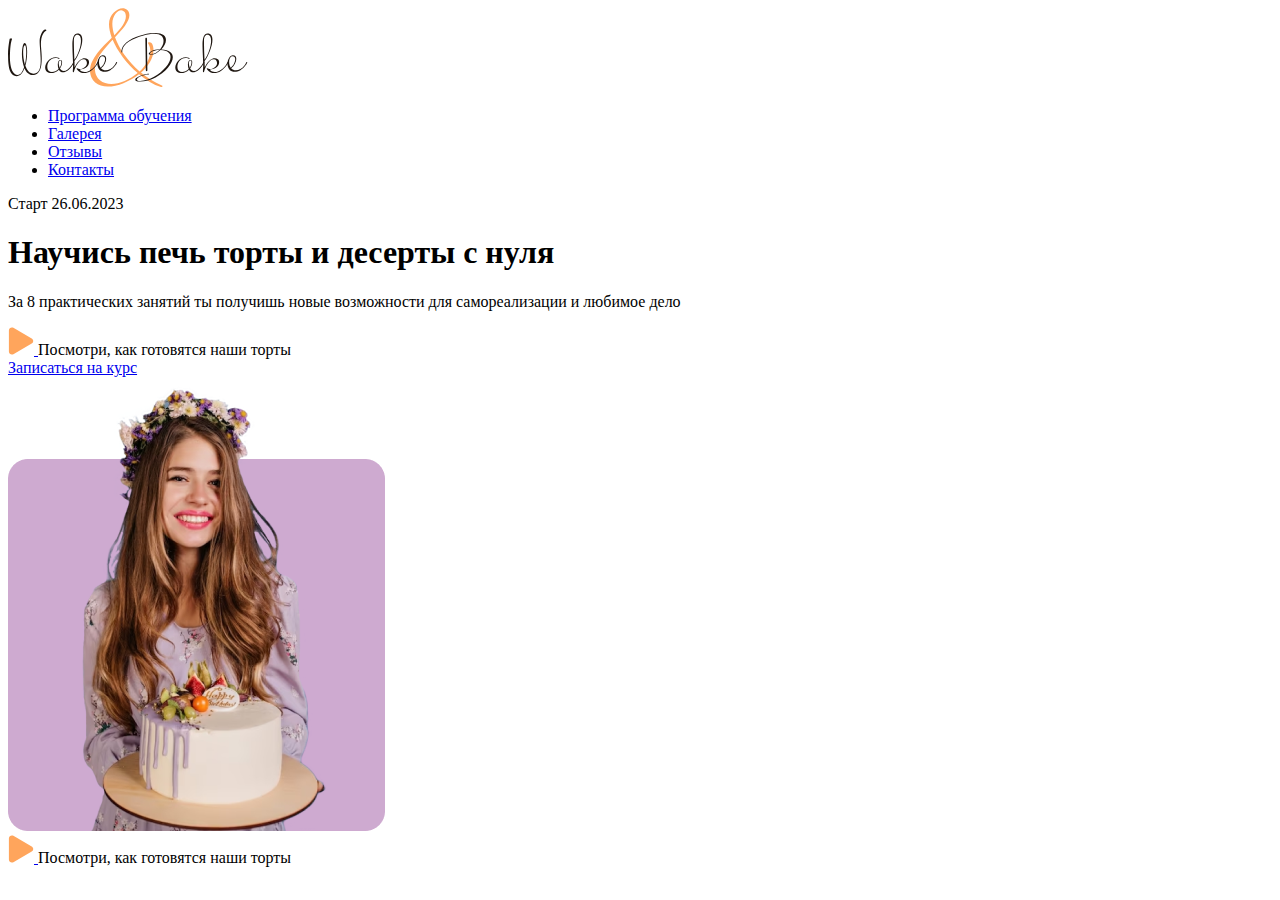
==== 96-wake-bake/index.html @ d50607f2 "Add files via upload" ====
<!DOCTYPE html>
<html lang="ru">

<head>
    <meta charset="UTF-8">
    <meta name="viewport" content="width=device-width, initial-scale=1.0">
    <title>Wake & Bake</title>
    <link href="/css/fonts.css" rel="stylesheet">
    <link href="/css/reset.css" rel="stylesheet">
    <link href="/css/style.css" rel="stylesheet">
</head>

<body class="body body--opened-menu">
    <div class="wrapper">
        <header class="header">
            <div class="header__top">
                <div class="container">
                    <div class="header__top-inner">
                        <a class="header__logo" href="#">
                            <img src="img/icons/logos/logo-dark.svg" alt="логотип компании">
                        </a>
                        <nav class="nav">
                            <ul class="nav__list">
                                <li class="nav__item">
                                    <a class="nav__link" href="#">Программа обучения</a>
                                </li>
                                <li class="nav__item">
                                    <a class="nav__link" href="#">Галерея</a>
                                </li>
                                <li class="nav__item">
                                    <a class="nav__link" href="#">Отзывы</a>
                                </li>
                                <li class="nav__item">
                                    <a class="nav__link" href="#">Контакты</a>
                                </li>
                            </ul>
                        </nav>
                        <a class="burger-icon" href="#">
                            <span></span>
                        </a>
                    </div>
                </div>
            </div>
            <section class="hero">
                <div class="container">
                    <div class="hero__inner">
                        <div class="hero__content">
                            <div class="hero__info">
                                <span>Старт</span>
                                <span>26.06.2023</span>
                            </div>
                            <h1 class="hero__title">Научись печь торты и десерты с нуля</h1>
                            <p class="hero__text">За 8 практических занятий ты получишь новые возможности
                                для самореализации и любимое дело</p>
                                <div class="hero__img-control hero__img-control--mobile">
                                    <a class="hero__img-button" data-fslightbox href="video/cake.mp4">
                                        <img src="img/icons/pause.svg" alt="">
                                    </a>
                                    Посмотри, как готовятся наши торты
                                </div>
                            <a class="hero__button button" href="#">Записаться на курс</a>
                        </div>
                        <div class="hero__img">
                            <img src="img/content/girl-1.png" alt="Кондитер с тортом">
                            <div class="hero__img-control">
                                <a class="hero__img-button" data-fslightbox="video" href="video/cake.mp4">
                                    <img src="img/icons/pause.svg" alt="">
                                </a>
                                Посмотри, как готовятся наши торты
                            </div>
                        </div>
                    </div>
                </div>
            </section>
        </header>
        <main class="main"> </main>
        <footer class="footer"> </footer>
    </div>

    <script src="js/fslightbox.js"></script>
    <script src="js/main.js"></script>

</body>

</html>
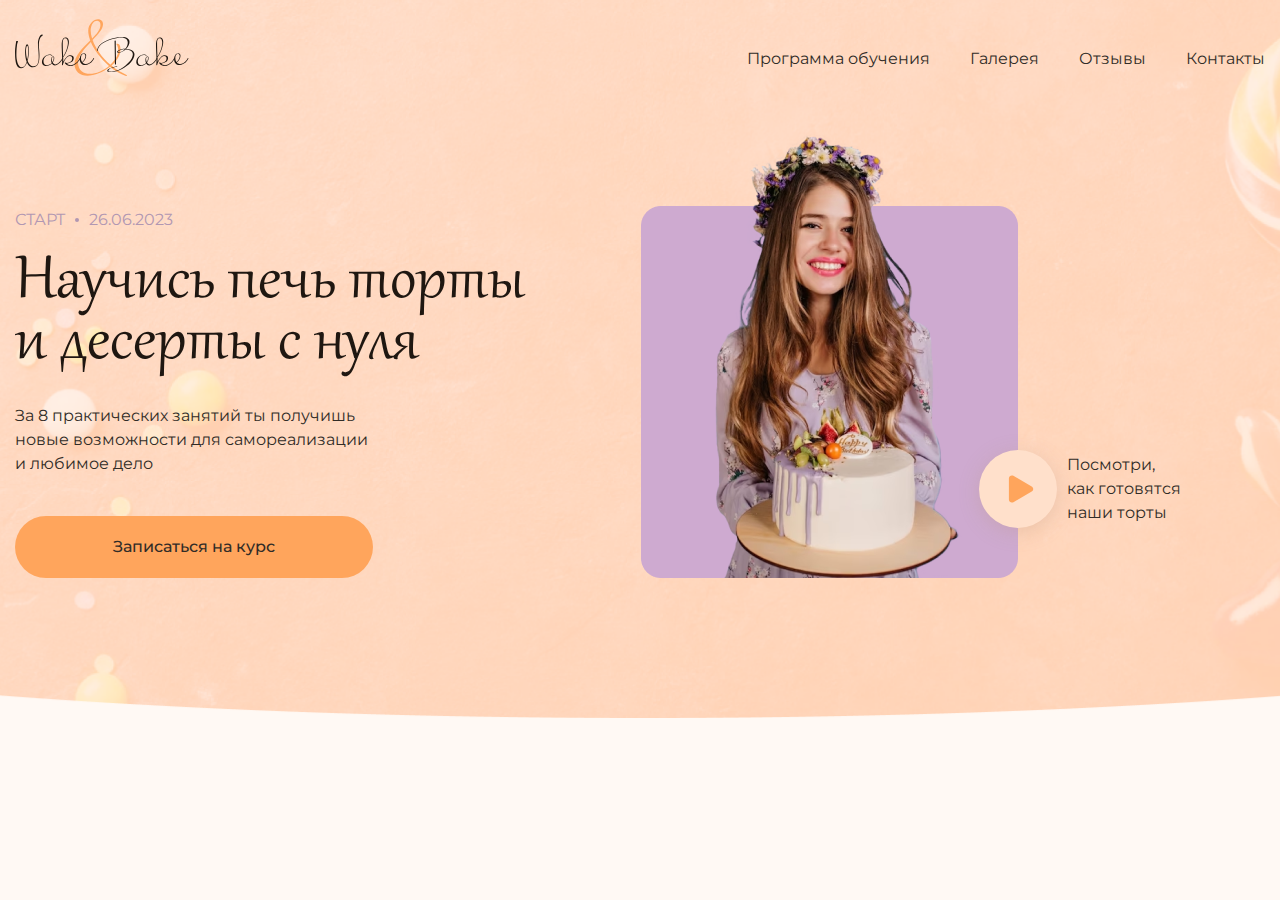
==== commit 3e5a0fdf: "Add files via upload" ====
--- a/96-wake-bake/index.html
+++ b/96-wake-bake/index.html
@@ -5,9 +5,9 @@
     <meta charset="UTF-8">
     <meta name="viewport" content="width=device-width, initial-scale=1.0">
     <title>Wake & Bake</title>
-    <link href="/css/fonts.css" rel="stylesheet">
-    <link href="/css/reset.css" rel="stylesheet">
-    <link href="/css/style.css" rel="stylesheet">
+    <link href="css/fonts.css" rel="stylesheet">
+    <link href="css/reset.css" rel="stylesheet">
+    <link href="css/style.css" rel="stylesheet">
 </head>
 
 <body class="body body--opened-menu">
--- a/96-wake-bake/css/fonts.css
+++ b/96-wake-bake/css/fonts.css
@@ -0,0 +1,30 @@
+@font-face {
+    font-family: 'Montserrat';
+    src: local('Montserrat Regular'), local('Montserrat-Regular'),
+        url('../fonts/Montserrat-Regular.woff2') format('woff2'),
+        url('../fonts/Montserrat-Regular.woff') format('woff');
+    font-weight: normal;
+    font-style: normal;
+    font-display: swap;
+}
+
+@font-face {
+    font-family: 'Montserrat';
+    src: local('Montserrat Medium'), local('Montserrat-Medium'),
+        url('../fonts/Montserrat-Medium.woff2') format('woff2'),
+        url('../fonts/Montserrat-Medium.woff') format('woff');
+    font-weight: 500;
+    font-style: normal;
+    font-display: swap;
+}
+
+@font-face {
+    font-family: 'Gabriola';
+    src: local('Gabriola'),
+        url('../fonts/Gabriola.woff2') format('woff2'),
+        url('../fonts/Gabriola.woff') format('woff');
+    font-weight: normal;
+    font-style: normal;
+    font-display: swap;
+}
+
--- a/96-wake-bake/css/style.css
+++ b/96-wake-bake/css/style.css
@@ -0,0 +1,366 @@
+:root {
+    --general-text: #312C27;
+    --accent-text: #1F1711;
+    --general-bg: #FFF9F4;
+    --accent-bg: #FFE0CB;
+    --accent-color: #FFA55C;
+}
+
+.body {
+    background: var(--general-bg);
+    font-family: "Montserrat", "Arial", sans-serif;
+    line-height: 1.5;
+    color: var(--general-text);
+}
+
+.body--opened-menu {
+    overflow: hidden;
+}
+
+.wrapper {
+    min-height: 100%;
+    width: 100%;
+    overflow: hidden;
+    display: flex;
+    flex-direction: column;
+}
+
+.main {
+    flex-grow: 1;
+}
+
+.container {
+    max-width: 1310px;
+    margin: 0 auto;
+    padding: 0 15px;
+    height: 100%;
+}
+
+.button {
+    display: flex;
+    justify-content: center;
+    align-items: center;
+    font-weight: 500;
+    font-size: 16px;
+    line-height: 1.6;
+
+    background: var(--accent-color);
+    border-radius: 60px;
+    padding: 5px 15px;
+    height: 62px;
+    transition: all .4s;
+}
+
+.button:hover {
+    background: #FF9138;
+}
+
+.burger-icon {
+    display: none;
+    align-items: center;
+    justify-content: center;
+    width: 50px;
+    height: 50px;
+    z-index: 11;
+}
+
+/* ======================================================== */
+
+.burger-icon span,
+.burger-icon span::after,
+.burger-icon span::before {
+    display: block;
+    width: 30px;
+    height: 3px;
+    border-radius: 100px;
+    background: var(--general-text);
+    transition: all .4s;
+}
+
+.burger-icon span {
+    position: relative;
+}
+
+.burger-icon span::after,
+.burger-icon span::before {
+    content: '';
+    position: absolute;
+}
+
+.burger-icon span::after {
+    bottom: 8px;
+}
+
+.burger-icon span::before {
+    top: 8px;
+}
+
+.body--opened-menu .burger-icon span {
+    background: transparent;
+}
+
+.body--opened-menu .burger-icon span::after {
+    bottom: 0px;
+    transform: rotate(45deg);
+}
+
+.body--opened-menu .burger-icon span::before {
+    top: 0px;
+    transform: rotate(-45deg);
+}
+
+/* =========================== */
+
+.header {
+    background: url('../img/decor/bg-header.png') 50% 100% / cover no-repeat;
+}
+
+.header__top {
+    padding-top: 19px;
+}
+
+.header__top-inner {
+    display: flex;
+    align-items: flex-end;
+    justify-content: space-between;
+}
+
+.header__logo {
+    max-width: 174px;
+    z-index: 11;
+}
+
+.header__logo img {
+    width: 100%;
+}
+
+.nav__list {
+    display: flex;
+    gap: 4vh 40px;
+}
+
+.nav__link {
+    display: block;
+    padding: 5px 0;
+    position: relative;
+    z-index: 1;
+}
+
+.nav__link::before {
+    content: '';
+    position: absolute;
+    top: -8px;
+    left: -13px;
+    z-index: -1;
+    width: 34px;
+    height: 34px;
+    background: var(--accent-color);
+    border-radius: 50%;
+
+    opacity: 0;
+    transition: all .4s;
+}
+
+.nav__link:hover:before {
+    opacity: 1;
+}
+
+.hero {
+    padding: 48px 0 140px;
+}
+
+.hero__inner {
+    display: flex;
+    align-items: flex-end;
+    justify-content: space-between;
+    gap: 30px;
+}
+
+.hero__content {
+    max-width: 519px;
+}
+
+.hero__info {
+    line-height: 1.6;
+    text-transform: uppercase;
+    color: #b197b2;
+    margin-bottom: 20px;
+
+    display: flex;
+    flex-wrap: wrap;
+}
+
+.hero__info span {
+    display: flex;
+    align-items: center;
+}
+
+.hero__info span::after {
+    margin: 0 10px;
+    content: '';
+    background: #b197b2;
+    width: 4px;
+    height: 4px;
+    border-radius: 50%;
+
+}
+
+.hero__info span:last-child:after {
+    content: none;
+}
+
+.hero__title {
+    font-family: 'Gabriola';
+    font-weight: 400;
+    font-size: 74px;
+    line-height: 0.82;
+    color: var(--accent-text);
+    margin-bottom: 30px;
+}
+
+.hero__text {
+    margin-bottom: 40px;
+    max-width: 358px;
+}
+
+.hero__button {
+    max-width: 358px;
+    width: 100%;
+}
+
+.hero__img {
+    margin-right: 247px;
+    position: relative;
+}
+
+.hero__img-control {
+    display: flex;
+    gap: 10px;
+    max-width: 200px;
+    position: absolute;
+    bottom: 11%;
+    left: calc(100% - 39px);
+    align-items: center;
+    text-align: left;
+}
+
+.hero__img-control--mobile {
+    display: none;
+}
+
+.hero__img-button {
+    display: flex;
+    align-items: center;
+    justify-content: center;
+    flex-shrink: 0;
+    width: 78px;
+    height: 78px;
+    border-radius: 50%;
+    background: var(--accent-bg);
+    box-shadow: 0 4px 20px 0 rgba(184, 148, 126, 0.3);
+
+    position: relative;
+}
+
+.hero__img-button img {
+    padding-left: 8.8%;
+}
+
+.hero__img-button::before {
+    content: '';
+    inset: 5px;
+    position: absolute;
+    border: 1px solid var(--accent-color);
+    border-radius: 50%;
+
+    opacity: 0;
+    transition: all .4s;
+}
+
+.hero__img-button:hover:before {
+    opacity: 1;
+}
+
+.hero__img>img {
+    width: 100%;
+}
+
+/* ======================================================================== */
+/* Адаптив */
+
+@media (max-width: 1200px) {
+    .hero__img {
+        margin: 0;
+        max-width: 377px;
+    }
+
+    .hero__img-control {
+        position: static;
+        /* возвращение в исходное положение кнопки */
+        max-width: none;
+        margin: 0 0 30px;
+    }
+
+}
+
+@media (max-width: 900px) {
+    .nav {
+        position: fixed;
+        inset: 0;
+        z-index: 10;
+        background: var(--general-bg);
+        padding: 25vh 15px 30px;
+        font-size: 24px;
+
+        transform: translateY(-50%);
+        opacity: 0;
+        visibility: hidden;
+        /* скрывают меню */
+        transition: all .4s;
+    }
+
+
+    .nav__list {
+        flex-direction: column;
+        align-items: center;
+    }
+
+    .body--opened-menu .nav {
+        transform: translateY(0%);
+        opacity: 1;
+        visibility: visible;
+    }
+
+    .burger-icon {
+        display: flex;
+    }
+}
+
+@media (max-width: 800px) {
+    .hero__content {
+        max-width: none;
+        width: 100%;
+        display: flex;
+        flex-direction: column;
+        align-items: center;
+        text-align: center;
+    }
+
+    .hero__img {
+        display: none;
+    }
+
+    .hero__img-control--mobile {
+        display: flex;
+        margin-bottom: 30px;
+    }
+}
+
+@media (max-width: 600px) {
+    .hero {
+        padding-bottom: 80px;
+    }
+    .hero__title {
+        font-size: 12vw;
+    }
+}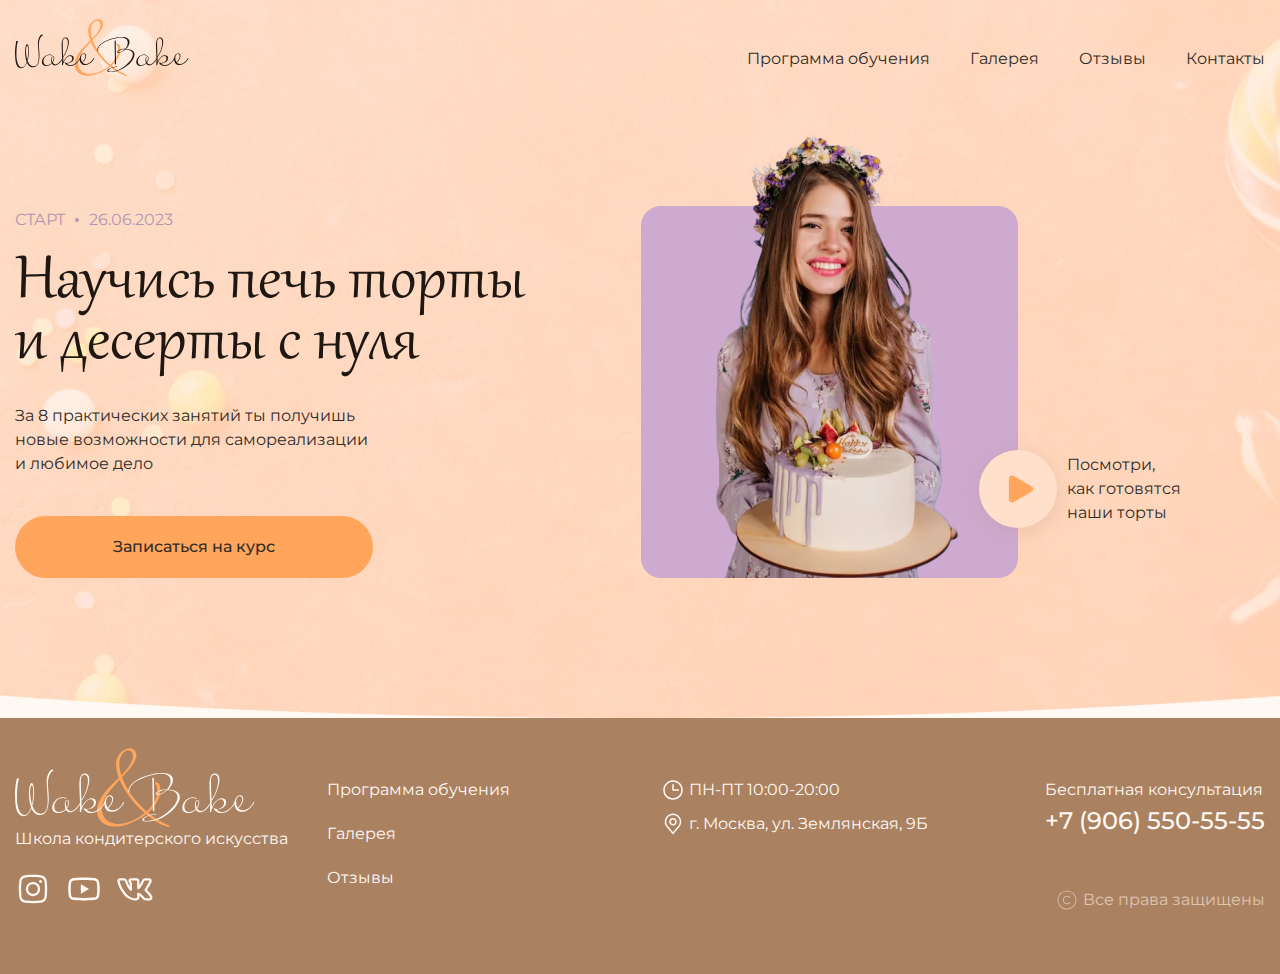
==== commit 115b5204: "Add files via upload" ====
--- a/96-wake-bake/index.html
+++ b/96-wake-bake/index.html
@@ -10,7 +10,7 @@
     <link href="css/style.css" rel="stylesheet">
 </head>
 
-<body class="body body--opened-menu">
+<body class="body">
     <div class="wrapper">
         <header class="header">
             <div class="header__top">
@@ -52,12 +52,12 @@
                             <h1 class="hero__title">Научись печь торты и десерты с нуля</h1>
                             <p class="hero__text">За 8 практических занятий ты получишь новые возможности
                                 для самореализации и любимое дело</p>
-                                <div class="hero__img-control hero__img-control--mobile">
-                                    <a class="hero__img-button" data-fslightbox href="video/cake.mp4">
-                                        <img src="img/icons/pause.svg" alt="">
-                                    </a>
-                                    Посмотри, как готовятся наши торты
-                                </div>
+                            <div class="hero__img-control hero__img-control--mobile">
+                                <a class="hero__img-button" data-fslightbox href="video/cake.mp4">
+                                    <img src="img/icons/pause.svg" alt="">
+                                </a>
+                                Посмотри, как готовятся наши торты
+                            </div>
                             <a class="hero__button button" href="#">Записаться на курс</a>
                         </div>
                         <div class="hero__img">
@@ -74,7 +74,101 @@
             </section>
         </header>
         <main class="main"> </main>
-        <footer class="footer"> </footer>
+        <footer class="footer">
+            <div class="container">
+                <div class="footer__inner">
+                    <div class="footer__col">
+                        <a class="footer__logo" href="#">
+                            <img src="img/icons/logos/logo-light.svg" alt="Логотип компании">
+                        </a>
+                        <p class="footer__logo-text">
+                            Школа кондитерского искусства
+                        </p>
+                        <address class="socials">
+                            <ul class="socials__list">
+                                <li class="socials__item">
+                                    <a class="socials__link" href="#">
+                                        <svg width="36" height="36" viewBox="0 0 36 36" fill="none"
+                                            xmlns="http://www.w3.org/2000/svg">
+                                            <path
+                                                d="M24 10.5C24 10.1022 24.158 9.72064 24.4393 9.43934C24.7206 9.15804 25.1022 9 25.5 9C25.8978 9 26.2794 9.15804 26.5607 9.43934C26.842 9.72064 27 10.1022 27 10.5C27 10.8978 26.842 11.2794 26.5607 11.5607C26.2794 11.842 25.8978 12 25.5 12C25.1022 12 24.7206 11.842 24.4393 11.5607C24.158 11.2794 24 10.8978 24 10.5Z"
+                                                fill="#FFF9F4" />
+                                            <path fill-rule="evenodd" clip-rule="evenodd"
+                                                d="M18 10.875C16.1103 10.875 14.2981 11.6257 12.9619 12.9619C11.6257 14.2981 10.875 16.1103 10.875 18C10.875 19.8897 11.6257 21.7019 12.9619 23.0381C14.2981 24.3743 16.1103 25.125 18 25.125C19.8897 25.125 21.7019 24.3743 23.0381 23.0381C24.3743 21.7019 25.125 19.8897 25.125 18C25.125 16.1103 24.3743 14.2981 23.0381 12.9619C21.7019 11.6257 19.8897 10.875 18 10.875ZM13.125 18C13.125 16.7071 13.6386 15.4671 14.5529 14.5529C15.4671 13.6386 16.7071 13.125 18 13.125C19.2929 13.125 20.5329 13.6386 21.4471 14.5529C22.3614 15.4671 22.875 16.7071 22.875 18C22.875 19.2929 22.3614 20.5329 21.4471 21.4471C20.5329 22.3614 19.2929 22.875 18 22.875C16.7071 22.875 15.4671 22.3614 14.5529 21.4471C13.6386 20.5329 13.125 19.2929 13.125 18Z"
+                                                fill="#FFF9F4" />
+                                            <path fill-rule="evenodd" clip-rule="evenodd"
+                                                d="M25.8871 4.24833C20.6451 3.66722 15.355 3.66722 10.1131 4.24833C7.09508 4.58583 4.65758 6.96333 4.30358 9.99633C3.68168 15.3132 3.68168 20.6845 4.30358 26.0013C4.65758 29.0343 7.09358 31.4118 10.1131 31.7493C15.3551 32.3298 20.6451 32.3298 25.8871 31.7493C28.9051 31.4118 31.3426 29.0343 31.6966 26.0013C32.3186 20.6845 32.3186 15.3132 31.6966 9.99633C31.3426 6.96333 28.9066 4.58583 25.8871 4.24833ZM10.3621 6.48333C15.4385 5.92064 20.5616 5.92064 25.6381 6.48333C27.6331 6.70833 29.2306 8.28183 29.4631 10.2588C30.0645 15.4013 30.0645 20.5964 29.4631 25.7388C29.3428 26.7064 28.8999 27.6052 28.2058 28.29C27.5118 28.9747 26.6072 29.4056 25.6381 29.5128C20.5616 30.0756 15.4385 30.0756 10.3621 29.5128C9.39299 29.4056 8.48836 28.9747 7.79432 28.29C7.10027 27.6052 6.65734 26.7064 6.53708 25.7388C5.93566 20.5964 5.93566 15.4013 6.53708 10.2588C6.65734 9.29127 7.10027 8.3925 7.79432 7.70771C8.48836 7.02292 9.39299 6.59059 10.3621 6.48333Z"
+                                                fill="#FFF9F4" />
+                                        </svg>
+                                    </a>
+                                <li class="socials__item">
+                                    <a class="socials__link" href="#">
+                                        <svg width="36" height="36" viewBox="0 0 36 36" fill="none"
+                                            xmlns="http://www.w3.org/2000/svg">
+                                            <path
+                                                d="M33.75 17.902C33.75 17.8246 33.75 17.7367 33.7465 17.6348C33.743 17.35 33.7359 17.0301 33.7289 16.6891C33.7008 15.7082 33.6516 14.7309 33.5742 13.8098C33.4688 12.5406 33.3141 11.4824 33.1031 10.6879C32.8805 9.85873 32.4442 9.10251 31.8377 8.49483C31.2313 7.88715 30.476 7.44928 29.6473 7.225C28.6523 6.95781 26.7047 6.79258 23.9625 6.69062C22.6582 6.64141 21.2625 6.60977 19.8668 6.59219C19.3781 6.58516 18.9246 6.58164 18.5168 6.57812H17.4832C17.0754 6.58164 16.6219 6.58516 16.1332 6.59219C14.7375 6.60977 13.3418 6.64141 12.0375 6.69062C9.29531 6.79609 7.34414 6.96133 6.35273 7.225C5.52375 7.44873 4.76813 7.88641 4.1616 8.49418C3.55507 9.10195 3.11892 9.85846 2.89688 10.6879C2.68242 11.4824 2.53125 12.5406 2.42578 13.8098C2.34844 14.7309 2.29922 15.7082 2.27109 16.6891C2.26055 17.0301 2.25703 17.35 2.25352 17.6348C2.25352 17.7367 2.25 17.8246 2.25 17.902V18.0988C2.25 18.1762 2.25 18.2641 2.25352 18.366C2.25703 18.6508 2.26406 18.9707 2.27109 19.3117C2.29922 20.2926 2.34844 21.2699 2.42578 22.191C2.53125 23.4602 2.68594 24.5184 2.89688 25.3129C3.34688 26.9969 4.66875 28.3258 6.35273 28.7758C7.34414 29.043 9.29531 29.2082 12.0375 29.3102C13.3418 29.3594 14.7375 29.391 16.1332 29.4086C16.6219 29.4156 17.0754 29.4191 17.4832 29.4227H18.5168C18.9246 29.4191 19.3781 29.4156 19.8668 29.4086C21.2625 29.391 22.6582 29.3594 23.9625 29.3102C26.7047 29.2047 28.6559 29.0395 29.6473 28.7758C31.3312 28.3258 32.6531 27.0004 33.1031 25.3129C33.3176 24.5184 33.4688 23.4602 33.5742 22.191C33.6516 21.2699 33.7008 20.2926 33.7289 19.3117C33.7395 18.9707 33.743 18.6508 33.7465 18.366C33.7465 18.2641 33.75 18.1762 33.75 18.0988V17.902ZM31.2188 18.0848C31.2188 18.1586 31.2188 18.2395 31.2152 18.3344C31.2117 18.6086 31.2047 18.9109 31.1977 19.2379C31.173 20.173 31.1238 21.1082 31.05 21.9766C30.9551 23.1086 30.8215 24.0367 30.6562 24.659C30.4383 25.4711 29.7984 26.1145 28.9898 26.3289C28.2516 26.5258 26.3918 26.684 23.8641 26.7789C22.5844 26.8281 21.2062 26.8598 19.8316 26.8773C19.35 26.8844 18.9035 26.8879 18.5027 26.8879H17.4973L16.1684 26.8773C14.7937 26.8598 13.4191 26.8281 12.1359 26.7789C9.6082 26.6805 7.74492 26.5258 7.01016 26.3289C6.20156 26.1109 5.56172 25.4711 5.34375 24.659C5.17852 24.0367 5.04492 23.1086 4.95 21.9766C4.87617 21.1082 4.83047 20.173 4.80234 19.2379C4.7918 18.9109 4.78828 18.6051 4.78477 18.3344C4.78477 18.2395 4.78125 18.1551 4.78125 18.0848V17.916C4.78125 17.8422 4.78125 17.7613 4.78477 17.6664C4.78828 17.3922 4.79531 17.0898 4.80234 16.7629C4.82695 15.8277 4.87617 14.8926 4.95 14.0242C5.04492 12.8922 5.17852 11.9641 5.34375 11.3418C5.56172 10.5297 6.20156 9.88633 7.01016 9.67188C7.74844 9.475 9.6082 9.3168 12.1359 9.22187C13.4156 9.17266 14.7937 9.14102 16.1684 9.12344C16.65 9.11641 17.0965 9.11289 17.4973 9.11289H18.5027L19.8316 9.12344C21.2062 9.14102 22.5809 9.17266 23.8641 9.22187C26.3918 9.32031 28.2551 9.475 28.9898 9.67188C29.7984 9.88984 30.4383 10.5297 30.6562 11.3418C30.8215 11.9641 30.9551 12.8922 31.05 14.0242C31.1238 14.8926 31.1695 15.8277 31.1977 16.7629C31.2082 17.0898 31.2117 17.3957 31.2152 17.6664C31.2152 17.7613 31.2188 17.8457 31.2188 17.916V18.0848ZM14.8711 22.7113L23.0273 17.9652L14.8711 13.2895V22.7113Z"
+                                                fill="#FFF9F4" />
+                                        </svg>
+                                    </a>
+                                <li class="socials__item">
+                                    <a class="socials__link" href="#">
+                                        <svg width="36" height="36" viewBox="0 0 36 36" fill="none"
+                                            xmlns="http://www.w3.org/2000/svg">
+                                            <path fill-rule="evenodd" clip-rule="evenodd"
+                                                d="M35.1075 25.2974C34.2915 23.6541 33.2163 22.1529 31.923 20.8514C31.4905 20.3626 31.0376 19.8922 30.5655 19.4414L30.5085 19.3859C30.3332 19.2157 30.1602 19.0432 29.9895 18.8684C31.7574 16.4101 33.2702 13.778 34.5045 11.0129L34.554 10.9019L34.5885 10.7849C34.752 10.2404 34.938 9.20545 34.278 8.26945C33.594 7.30345 32.5005 7.12945 31.767 7.12945H28.3965C27.6908 7.09729 26.9929 7.2892 26.4029 7.67771C25.8128 8.06623 25.3608 8.63143 25.1115 9.29245C24.3861 11.0199 23.478 12.6648 22.4025 14.1989V10.2494C22.4025 9.73945 22.3545 8.88445 21.807 8.16445C21.153 7.30045 20.2065 7.12945 19.5495 7.12945H14.2005C13.5025 7.11339 12.8251 7.36639 12.3085 7.83606C11.7919 8.30573 11.4758 8.95609 11.4255 9.65245L11.421 9.71995V9.78745C11.421 10.5149 11.709 11.0519 11.94 11.3894C12.0435 11.5409 12.153 11.6789 12.2235 11.7659L12.2385 11.7854C12.3135 11.8784 12.363 11.9399 12.4125 12.0089C12.5445 12.1859 12.732 12.4619 12.786 13.1729V15.3824C11.7123 13.5844 10.8319 11.6778 10.1595 9.69445L10.1475 9.66145L10.1355 9.62995C9.9525 9.15145 9.66 8.45545 9.0735 7.92445C8.3895 7.30195 7.5795 7.12945 6.843 7.12945H3.423C2.6775 7.12945 1.779 7.30345 1.1085 8.00995C0.45 8.70595 0.375 9.53995 0.375 9.98095V10.1819L0.417 10.3769C1.36395 14.7731 3.31535 18.8905 6.1185 22.4069C7.40006 24.4279 9.13993 26.1184 11.197 27.3412C13.254 28.564 15.5703 29.2847 17.958 29.4449L18.0195 29.4494H18.0825C19.1715 29.4494 20.307 29.3549 21.1605 28.7864C22.311 28.0184 22.4025 26.841 22.4025 26.2529V24.5459C22.698 24.7859 23.064 25.1069 23.5125 25.5389C24.0555 26.0819 24.4875 26.5529 24.858 26.9639L25.056 27.1829C25.344 27.5039 25.6275 27.8204 25.8855 28.0799C26.2095 28.4054 26.61 28.7639 27.111 29.0294C27.6555 29.3159 28.227 29.4464 28.833 29.4464H32.2545C32.976 29.4464 34.0095 29.2754 34.737 28.4324C35.529 27.5144 35.469 26.3879 35.22 25.5794L35.175 25.4339L35.1075 25.2974ZM26.5275 25.4564C26.0626 24.9368 25.5839 24.4296 25.092 23.9354L25.0875 23.9309C23.052 21.9689 22.1025 21.6284 21.4305 21.6284C21.072 21.6284 20.6775 21.6674 20.421 21.9884C20.3055 22.1416 20.2298 22.3209 20.2005 22.5104C20.1643 22.7305 20.1483 22.9535 20.1525 23.1764V26.2529C20.1525 26.6354 20.0895 26.7959 19.9125 26.9129C19.677 27.0704 19.1745 27.1979 18.096 27.1979C16.0473 27.0585 14.061 26.4349 12.3003 25.3783C10.5396 24.3216 9.05478 22.8622 7.968 21.1199L7.956 21.1004L7.941 21.0824C5.32967 17.8322 3.50977 14.0193 2.625 9.94495C2.631 9.74995 2.673 9.63145 2.742 9.55945C2.8125 9.48445 2.985 9.37945 3.423 9.37945H6.843C7.2225 9.37945 7.4205 9.46345 7.563 9.59095C7.722 9.73795 7.863 9.98545 8.031 10.4264C8.871 12.8954 10.005 15.2054 11.0805 16.9019C11.6175 17.7509 12.1455 18.4574 12.6225 18.9569C12.861 19.2059 13.0935 19.4129 13.317 19.5599C13.5315 19.7009 13.776 19.8134 14.028 19.8134C14.16 19.8134 14.3145 19.7984 14.463 19.7339C14.6234 19.6631 14.7554 19.5406 14.838 19.3859C14.9925 19.1039 15.036 18.6884 15.036 18.1439V13.0844C14.9565 11.8574 14.586 11.1659 14.226 10.6754C14.1531 10.5773 14.0781 10.4808 14.001 10.3859L13.9815 10.3619C13.9175 10.2843 13.8565 10.2042 13.7985 10.1219C13.7247 10.0302 13.6802 9.91834 13.671 9.80095C13.6828 9.68175 13.7396 9.57156 13.83 9.49293C13.9203 9.41429 14.0373 9.37316 14.157 9.37795H19.5495C19.8585 9.37795 19.962 9.45295 20.0145 9.52345C20.0895 9.62095 20.1525 9.82345 20.1525 10.2494V17.0414C20.1525 17.8484 20.5245 18.3944 21.0645 18.3944C21.6855 18.3944 22.134 18.0179 22.917 17.2349L22.9305 17.2199L22.9425 17.2064C24.699 15.0649 26.134 12.6788 27.2025 10.1234L27.2085 10.1054C27.2888 9.87968 27.4407 9.68637 27.6411 9.55502C27.8416 9.42366 28.0794 9.36148 28.3185 9.37795H31.7685C32.2365 9.37795 32.3895 9.49795 32.4405 9.56845C32.493 9.64345 32.5305 9.80395 32.4405 10.1189C31.2084 12.8735 29.6852 15.4883 27.897 17.9189L27.885 17.9369C27.7125 18.2024 27.522 18.4964 27.495 18.8324C27.465 19.1954 27.621 19.5239 27.8955 19.8779C28.095 20.1719 28.5075 20.5754 28.926 20.9849L28.965 21.0239C29.403 21.4529 29.8785 21.9179 30.2595 22.3679L30.27 22.3784L30.2805 22.3904C31.4166 23.5237 32.3614 24.8337 33.078 26.2694C33.192 26.6594 33.123 26.8604 33.033 26.9639C32.9295 27.0839 32.697 27.1964 32.256 27.1964H28.833C28.5997 27.2021 28.3689 27.1479 28.1625 27.0389C27.9096 26.8918 27.6801 26.7078 27.4815 26.4929C27.267 26.2784 27.0345 26.0189 26.7495 25.7024L26.529 25.4564H26.5275Z"
+                                                fill="#FFF9F4" />
+                                        </svg>
+                                    </a>
+                                </li>
+                            </ul>
+                        </address>
+                    </div>
+                    <div class="footer__col">
+                        <ul class="footer__col-list">
+                            <li class="footer__col-item">
+                                <a class="footer__col-link" href="#">
+                                    Программа обучения
+                                </a>
+                            </li>
+                            <li class="footer__col-item">
+                                <a class="footer__col-link" href="#">
+                                    Галерея
+                                </a>
+                            </li>
+                            <li class="footer__col-item">
+                                <a class="footer__col-link" href="#">
+                                    Отзывы
+                                </a>
+                            </li>
+                        </ul>
+                    </div>
+                    <address class="footer__col">
+                        <ul class="footer__contact-list">
+                            <li class="footer__contact-item">
+                                <img src="img/icons/clock.svg" alt="">
+                                ПН-ПТ 10:00-20:00
+                            </li>
+                            <li class="footer__contact-item">
+                                <img src="img/icons/location.svg" alt="">
+                                г. Москва, ул. Землянская, 9Б
+                            </li>
+                        </ul>
+                    </address>
+                    <address class="footer__col">
+                        <div class="footer__col-tel">
+                            Бесплатная консультация
+                            <a class="footer__col-number" href="tel:+79065505555">
+                                +7 (906) 550-55-55
+                            </a>
+                        </div>
+                        <div class="footer__col-copy">
+                            <img src="img/icons/copyright.svg" alt="">
+                            Все права защищены
+                        </div>
+                    </address>
+                </div>
+            </div>
+        </footer>
     </div>
 
     <script src="js/fslightbox.js"></script>
--- a/96-wake-bake/css/style.css
+++ b/96-wake-bake/css/style.css
@@ -4,6 +4,7 @@
     --general-bg: #FFF9F4;
     --accent-bg: #FFE0CB;
     --accent-color: #FFA55C;
+    --transition: all .4s;
 }
 
 .body {
@@ -48,7 +49,7 @@
     border-radius: 60px;
     padding: 5px 15px;
     height: 62px;
-    transition: all .4s;
+    transition: var(--transition);
 }
 
 .button:hover {
@@ -74,7 +75,7 @@
     height: 3px;
     border-radius: 100px;
     background: var(--general-text);
-    transition: all .4s;
+    transition: var(--transition);
 }
 
 .burger-icon span {
@@ -158,7 +159,7 @@
     border-radius: 50%;
 
     opacity: 0;
-    transition: all .4s;
+    transition: var(--transition);
 }
 
 .nav__link:hover:before {
@@ -274,7 +275,7 @@
     border-radius: 50%;
 
     opacity: 0;
-    transition: all .4s;
+    transition: var(--transition);
 }
 
 .hero__img-button:hover:before {
@@ -285,6 +286,133 @@
     width: 100%;
 }
 
+/* =========================================================== */
+
+.footer {
+    color: var(--general-bg);
+    background: #AB8261;
+    padding: 60px 0 60px;
+}
+
+.footer__inner {
+    display: grid;
+    gap: 40px 30px;
+    justify-content: space-between;
+    grid-template-columns: .25fr .27fr .30fr .21fr;
+}
+
+.footer__col:first-child {
+    margin-top: -30px;
+}
+
+.footer__col:last-child {
+    justify-items: end;
+}
+
+.footer__logo {
+    display: block;
+    max-width: 240px;
+}
+
+.footer__logo img {
+    width: 100%;
+}
+
+.footer__logo-text {
+    margin-bottom: 20px;
+}
+
+/* ======================= */
+
+.socials__list {
+    display: flex;
+    gap: 15px;
+}
+
+.socials__link path {
+    transition: var(--transition);
+}
+
+.socials__link:hover path {
+    fill: var(--accent-color);
+
+}
+
+/* ================= */
+
+.footer__col-list {
+    margin-top: -5px;
+}
+
+/* потому что 5пх ушло на паддинги */
+
+.footer__col-item {
+    margin-bottom: 10px;
+}
+
+.footer__col-item:last-child {
+    margin-bottom: 0;
+}
+
+.footer__col-link {
+    display: block;
+    padding: 5px 0;
+    position: relative;
+    z-index: 1;
+}
+
+.footer__col-link::before {
+    content: '';
+    position: absolute;
+    top: -8px;
+    left: -13px;
+    z-index: -1;
+    width: 34px;
+    height: 34px;
+    background: var(--accent-color);
+    border-radius: 50%;
+
+    opacity: 0;
+    transition: var(--transition);
+}
+
+.footer__col-link:hover:before {
+    opacity: 1;
+}
+
+
+.footer__contact-item {
+    margin-bottom: 10px;
+}
+
+.footer__contact-item:last-child {
+    margin-bottom: 0;
+}
+
+.footer__col-tel {
+    margin-bottom: 47px;
+}
+
+.footer__col-number {
+    display: block;
+    font-weight: 500;
+    font-size: 24px;
+    line-height: 1.6;
+    transition: var(--transition);
+}
+
+.footer__col-number:hover {
+    color: var(--accent-color);
+}
+
+.footer__col-copy {
+    color: #dec5b1;
+
+}
+
+
+
+/* ======================================================================== */
 /* ======================================================================== */
 /* Адаптив */
 
@@ -301,6 +429,18 @@
         margin: 0 0 30px;
     }
 
+/* ======================================= */
+
+    .footer__inner {
+        justify-content: space-between;
+        grid-template: repeat(2, auto) / repeat(3, auto);
+    }
+
+    .footer__col:last-child {
+        grid-column: 1/-1;
+        text-align: center;
+        justify-items: center;
+    }
 }
 
 @media (max-width: 900px) {
@@ -316,7 +456,7 @@
         opacity: 0;
         visibility: hidden;
         /* скрывают меню */
-        transition: all .4s;
+        transition: var(--transition);
     }
 
 
@@ -333,6 +473,25 @@
 
     .burger-icon {
         display: flex;
+    }
+
+    /* ======================= */
+
+    .footer__inner {
+        justify-content: center;
+        text-align: center;
+        grid-template: none;
+        gap: 0;
+    }
+
+    .footer__col:first-child {
+        display: flex;
+        flex-direction: column;
+        align-items: center;
+    }
+
+    .footer__col:nth-child(3) {
+        margin-bottom: 10px;
     }
 }
 
@@ -360,6 +519,7 @@
     .hero {
         padding-bottom: 80px;
     }
+
     .hero__title {
         font-size: 12vw;
     }
